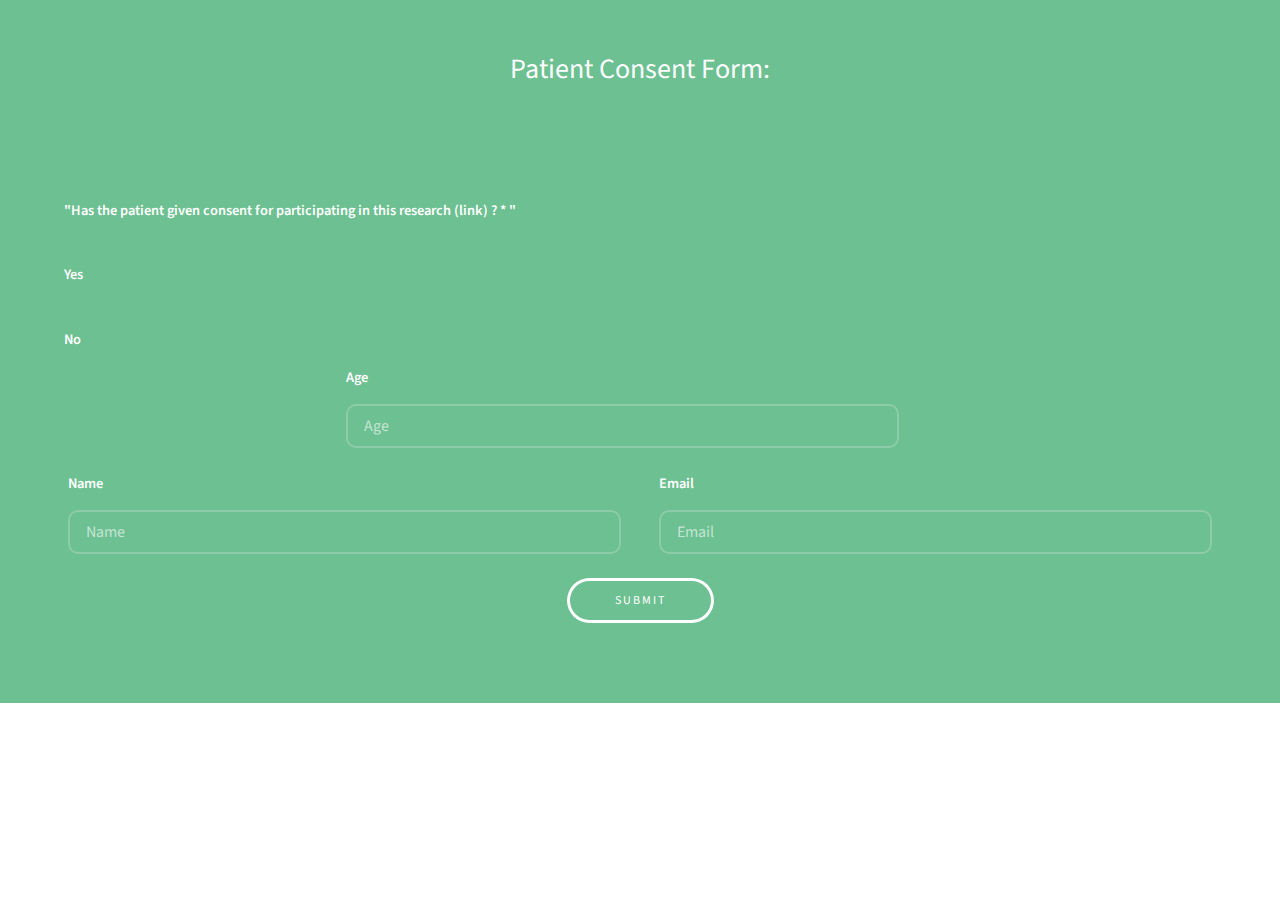
==== index.html @ b1c782e2 "Covid 19" ====
<!DOCTYPE HTML>
<!--
	Projection by TEMPLATED
	templated.co @templatedco
	Released for free under the Creative Commons Attribution 3.0 license (templated.co/license)
-->
<html>
	<head>
		<title>Virufy Sample Record</title>
		<meta charset="utf-8" />
		<meta name="viewport" content="width=device-width, initial-scale=1" />
		<link rel="stylesheet" href="assets/css/main.css" />
	</head>
	<body>

		
		<!-- Sample record form -->
		              

			<footer id="footer">
				<div class="inner">

					<h3>Patient Consent Form:</h3>

					<form action="#" method="post">

						<div class="form-group"><br><br>

							<div class="form-checkbox">
							<label>
						<span class="form-label">"Has the patient given consent for participating in this research (link) ? * "</span> </label><br>
								<label for="roundtrip">

								<input type="radio" id="roundtrip" name="flight-type">
								<span></span> Yes
								</label><br>
								<label for="one-way">
									<input type="radio" id="one-way" name="flight-type">

									<span></span>No
								</label>
						</div>

						<div class="field half first">
							<label for="age">Age</label>
							<input name="age" id="age" type="text" placeholder="Age">
						</div>
						
					   

						<div class="field half first">
							<label for="name">Name</label>
							<input name="name" id="name" type="text" placeholder="Name">
						</div>
						<div class="field half">
							<label for="email">Email</label>
							<input name="email" id="email" type="email" placeholder="Email">
						</div>
							<ul class="actions">
							<li><input value="Submit" class="button alt" type="submit"></li>
						</ul>
					</form>
				</div>
			</footer>

		<!-- Scripts -->
			<script src="assets/js/jquery.min.js"></script>
			<script src="assets/js/skel.min.js"></script>
			<script src="assets/js/util.js"></script>
			<script src="assets/js/main.js"></script>

	</body>
</html>
---- assets/css/main.css ----
@charset "UTF-8";
@import url(font-awesome.min.css);
@import "https://fonts.googleapis.com/css?family=Source+Sans+Pro:300, 400, 600, 700, 800, 900";

/*
	Projection by TEMPLATED
	templated.co @templatedco
	Released for free under the Creative Commons Attribution 3.0 license (templated.co/license)
*/

/* Reset */

html,
body,
div,
span,
applet,
object,
iframe,
h1,
h2,
h3,
h4,
h5,
h6,
p,
blockquote,
pre,
a,
abbr,
acronym,
address,
big,
cite,
code,
del,
dfn,
em,
img,
ins,
kbd,
q,
s,
samp,
small,
strike,
strong,
sub,
sup,
tt,
var,
b,
u,
i,
center,
dl,
dt,
dd,
ol,
ul,
li,
fieldset,
form,
label,
legend,
table,
caption,
tbody,
tfoot,
thead,
tr,
th,
td,
article,
aside,
canvas,
details,
embed,
figure,
figcaption,
footer,
header,
hgroup,
menu,
nav,
output,
ruby,
section,
summary,
time,
mark,
audio,
video {
	margin: 0;
	padding: 0;
	border: 0;
	font-size: 100%;
	font: inherit;
	vertical-align: baseline;
}

article,
aside,
details,
figcaption,
figure,
footer,
header,
hgroup,
menu,
nav,
section {
	display: block;
}

body {
	line-height: 1;
}

html {
	scroll-behavior: smooth;
}

ol,
ul {
	list-style: none;
}

blockquote,
q {
	quotes: none;
}

blockquote:before,
blockquote:after,
q:before,
q:after {
	content: '';
	content: none;
}

table {
	border-collapse: collapse;
	border-spacing: 0;
}

body {
	-webkit-text-size-adjust: none;
}

/* Box Model */

*,
*:before,
*:after {
	-moz-box-sizing: border-box;
	-webkit-box-sizing: border-box;
	box-sizing: border-box;
}

/* Containers */

.container {
	margin-left: auto;
	margin-right: auto;
}

.container.\31 25\25 {
	width: 100%;
	max-width: 100em;
	min-width: 80em;
}

.container.\37 5\25 {
	width: 60em;
}

.container.\35 0\25 {
	width: 40em;
}

.container.\32 5\25 {
	width: 20em;
}

.container {
	width: 80em;
}

@media screen and (max-width: 1680px) {
	.container.\31 25\25 {
		width: 100%;
		max-width: 100em;
		min-width: 80em;
	}

	.container.\37 5\25 {
		width: 60em;
	}

	.container.\35 0\25 {
		width: 40em;
	}

	.container.\32 5\25 {
		width: 20em;
	}

	.container {
		width: 80em;
	}
}

@media screen and (max-width: 1280px) {
	.container.\31 25\25 {
		width: 100%;
		max-width: 81.25em;
		min-width: 65em;
	}

	.container.\37 5\25 {
		width: 48.75em;
	}

	.container.\35 0\25 {
		width: 32.5em;
	}

	.container.\32 5\25 {
		width: 16.25em;
	}

	.container {
		width: 65em;
	}
}

@media screen and (max-width: 980px) {
	.container.\31 25\25 {
		width: 100%;
		max-width: 112.5%;
		min-width: 90%;
	}

	.container.\37 5\25 {
		width: 67.5%;
	}

	.container.\35 0\25 {
		width: 45%;
	}

	.container.\32 5\25 {
		width: 22.5%;
	}

	.container {
		width: 90%;
	}
}

@media screen and (max-width: 736px) {
	.container.\31 25\25 {
		width: 100%;
		max-width: 112.5%;
		min-width: 90%;
	}

	.container.\37 5\25 {
		width: 67.5%;
	}

	.container.\35 0\25 {
		width: 45%;
	}

	.container.\32 5\25 {
		width: 22.5%;
	}

	.container {
		width: 90% !important;
	}
}

@media screen and (max-width: 480px) {
	.container.\31 25\25 {
		width: 100%;
		max-width: 112.5%;
		min-width: 90%;
	}

	.container.\37 5\25 {
		width: 67.5%;
	}

	.container.\35 0\25 {
		width: 45%;
	}

	.container.\32 5\25 {
		width: 22.5%;
	}

	.container {
		width: 90% !important;
	}
}

/* Grid */

.row {
	border-bottom: solid 1px transparent;
	-moz-box-sizing: border-box;
	-webkit-box-sizing: border-box;
	box-sizing: border-box;
}

.row > * {
	float: left;
	-moz-box-sizing: border-box;
	-webkit-box-sizing: border-box;
	box-sizing: border-box;
}

.row:after,
.row:before {
	content: '';
	display: block;
	clear: both;
	height: 0;
}

.row.uniform > * > :first-child {
	margin-top: 0;
}

.row.uniform > * > :last-child {
	margin-bottom: 0;
}

.row.\30 \25 > * {
	padding: 0 0 0 0em;
}

.row.\30 \25 {
	margin: 0 0 -1px 0em;
}

.row.uniform.\30 \25 > * {
	padding: 0em 0 0 0em;
}

.row.uniform.\30 \25 {
	margin: 0em 0 -1px 0em;
}

.row > * {
	padding: 0 0 0 2em;
}

.row {
	margin: 0 0 -1px -2em;
}

.row.uniform > * {
	padding: 2em 0 0 2em;
}

.row.uniform {
	margin: -2em 0 -1px -2em;
}

.row.\32 00\25 > * {
	padding: 0 0 0 4em;
}

.row.\32 00\25 {
	margin: 0 0 -1px -4em;
}

.row.uniform.\32 00\25 > * {
	padding: 4em 0 0 4em;
}

.row.uniform.\32 00\25 {
	margin: -4em 0 -1px -4em;
}

.row.\31 50\25 > * {
	padding: 0 0 0 3em;
}

.row.\31 50\25 {
	margin: 0 0 -1px -3em;
}

.row.uniform.\31 50\25 > * {
	padding: 3em 0 0 3em;
}

.row.uniform.\31 50\25 {
	margin: -3em 0 -1px -3em;
}

.row.\35 0\25 > * {
	padding: 0 0 0 1em;
}

.row.\35 0\25 {
	margin: 0 0 -1px -1em;
}

.row.uniform.\35 0\25 > * {
	padding: 1em 0 0 1em;
}

.row.uniform.\35 0\25 {
	margin: -1em 0 -1px -1em;
}

.row.\32 5\25 > * {
	padding: 0 0 0 0.5em;
}

.row.\32 5\25 {
	margin: 0 0 -1px -0.5em;
}

.row.uniform.\32 5\25 > * {
	padding: 0.5em 0 0 0.5em;
}

.row.uniform.\32 5\25 {
	margin: -0.5em 0 -1px -0.5em;
}

.\31 2u,
.\31 2u\24 {
	width: 100%;
	clear: none;
	margin-left: 0;
}

.\31 1u,
.\31 1u\24 {
	width: 91.6666666667%;
	clear: none;
	margin-left: 0;
}

.\31 0u,
.\31 0u\24 {
	width: 83.3333333333%;
	clear: none;
	margin-left: 0;
}

.\39 u,
.\39 u\24 {
	width: 75%;
	clear: none;
	margin-left: 0;
}

.\38 u,
.\38 u\24 {
	width: 66.6666666667%;
	clear: none;
	margin-left: 0;
}

.\37 u,
.\37 u\24 {
	width: 58.3333333333%;
	clear: none;
	margin-left: 0;
}

.\36 u,
.\36 u\24 {
	width: 50%;
	clear: none;
	margin-left: 0;
}

.\35 u,
.\35 u\24 {
	width: 41.6666666667%;
	clear: none;
	margin-left: 0;
}

.\34 u,
.\34 u\24 {
	width: 33.3333333333%;
	clear: none;
	margin-left: 0;
}

.\33 u,
.\33 u\24 {
	width: 25%;
	clear: none;
	margin-left: 0;
}

.\32 u,
.\32 u\24 {
	width: 16.6666666667%;
	clear: none;
	margin-left: 0;
}

.\31 u,
.\31 u\24 {
	width: 8.3333333333%;
	clear: none;
	margin-left: 0;
}

.\31 2u\24 + *,
.\31 1u\24 + *,
.\31 0u\24 + *,
.\39 u\24 + *,
.\38 u\24 + *,
.\37 u\24 + *,
.\36 u\24 + *,
.\35 u\24 + *,
.\34 u\24 + *,
.\33 u\24 + *,
.\32 u\24 + *,
.\31 u\24 + * {
	clear: left;
}

.\-11u {
	margin-left: 91.66667%;
}

.\-10u {
	margin-left: 83.33333%;
}

.\-9u {
	margin-left: 75%;
}

.\-8u {
	margin-left: 66.66667%;
}

.\-7u {
	margin-left: 58.33333%;
}

.\-6u {
	margin-left: 50%;
}

.\-5u {
	margin-left: 41.66667%;
}

.\-4u {
	margin-left: 33.33333%;
}

.\-3u {
	margin-left: 25%;
}

.\-2u {
	margin-left: 16.66667%;
}

.\-1u {
	margin-left: 8.33333%;
}

@media screen and (max-width: 1680px) {
	.row > * {
		padding: 0 0 0 2em;
	}

	.row {
		margin: 0 0 -1px -2em;
	}

	.row.uniform > * {
		padding: 2em 0 0 2em;
	}

	.row.uniform {
		margin: -2em 0 -1px -2em;
	}

	.row.\32 00\25 > * {
		padding: 0 0 0 4em;
	}

	.row.\32 00\25 {
		margin: 0 0 -1px -4em;
	}

	.row.uniform.\32 00\25 > * {
		padding: 4em 0 0 4em;
	}

	.row.uniform.\32 00\25 {
		margin: -4em 0 -1px -4em;
	}

	.row.\31 50\25 > * {
		padding: 0 0 0 3em;
	}

	.row.\31 50\25 {
		margin: 0 0 -1px -3em;
	}

	.row.uniform.\31 50\25 > * {
		padding: 3em 0 0 3em;
	}

	.row.uniform.\31 50\25 {
		margin: -3em 0 -1px -3em;
	}

	.row.\35 0\25 > * {
		padding: 0 0 0 1em;
	}

	.row.\35 0\25 {
		margin: 0 0 -1px -1em;
	}

	.row.uniform.\35 0\25 > * {
		padding: 1em 0 0 1em;
	}

	.row.uniform.\35 0\25 {
		margin: -1em 0 -1px -1em;
	}

	.row.\32 5\25 > * {
		padding: 0 0 0 0.5em;
	}

	.row.\32 5\25 {
		margin: 0 0 -1px -0.5em;
	}

	.row.uniform.\32 5\25 > * {
		padding: 0.5em 0 0 0.5em;
	}

	.row.uniform.\32 5\25 {
		margin: -0.5em 0 -1px -0.5em;
	}

	.\31 2u\28xlarge\29,
	.\31 2u\24\28xlarge\29 {
		width: 100%;
		clear: none;
		margin-left: 0;
	}

	.\31 1u\28xlarge\29,
	.\31 1u\24\28xlarge\29 {
		width: 91.6666666667%;
		clear: none;
		margin-left: 0;
	}

	.\31 0u\28xlarge\29,
	.\31 0u\24\28xlarge\29 {
		width: 83.3333333333%;
		clear: none;
		margin-left: 0;
	}

	.\39 u\28xlarge\29,
	.\39 u\24\28xlarge\29 {
		width: 75%;
		clear: none;
		margin-left: 0;
	}

	.\38 u\28xlarge\29,
	.\38 u\24\28xlarge\29 {
		width: 66.6666666667%;
		clear: none;
		margin-left: 0;
	}

	.\37 u\28xlarge\29,
	.\37 u\24\28xlarge\29 {
		width: 58.3333333333%;
		clear: none;
		margin-left: 0;
	}

	.\36 u\28xlarge\29,
	.\36 u\24\28xlarge\29 {
		width: 50%;
		clear: none;
		margin-left: 0;
	}

	.\35 u\28xlarge\29,
	.\35 u\24\28xlarge\29 {
		width: 41.6666666667%;
		clear: none;
		margin-left: 0;
	}

	.\34 u\28xlarge\29,
	.\34 u\24\28xlarge\29 {
		width: 33.3333333333%;
		clear: none;
		margin-left: 0;
	}

	.\33 u\28xlarge\29,
	.\33 u\24\28xlarge\29 {
		width: 25%;
		clear: none;
		margin-left: 0;
	}

	.\32 u\28xlarge\29,
	.\32 u\24\28xlarge\29 {
		width: 16.6666666667%;
		clear: none;
		margin-left: 0;
	}

	.\31 u\28xlarge\29,
	.\31 u\24\28xlarge\29 {
		width: 8.3333333333%;
		clear: none;
		margin-left: 0;
	}

	.\31 2u\24\28xlarge\29 + *,
	.\31 1u\24\28xlarge\29 + *,
	.\31 0u\24\28xlarge\29 + *,
	.\39 u\24\28xlarge\29 + *,
	.\38 u\24\28xlarge\29 + *,
	.\37 u\24\28xlarge\29 + *,
	.\36 u\24\28xlarge\29 + *,
	.\35 u\24\28xlarge\29 + *,
	.\34 u\24\28xlarge\29 + *,
	.\33 u\24\28xlarge\29 + *,
	.\32 u\24\28xlarge\29 + *,
	.\31 u\24\28xlarge\29 + * {
		clear: left;
	}

	.\-11u\28xlarge\29 {
		margin-left: 91.66667%;
	}

	.\-10u\28xlarge\29 {
		margin-left: 83.33333%;
	}

	.\-9u\28xlarge\29 {
		margin-left: 75%;
	}

	.\-8u\28xlarge\29 {
		margin-left: 66.66667%;
	}

	.\-7u\28xlarge\29 {
		margin-left: 58.33333%;
	}

	.\-6u\28xlarge\29 {
		margin-left: 50%;
	}

	.\-5u\28xlarge\29 {
		margin-left: 41.66667%;
	}

	.\-4u\28xlarge\29 {
		margin-left: 33.33333%;
	}

	.\-3u\28xlarge\29 {
		margin-left: 25%;
	}

	.\-2u\28xlarge\29 {
		margin-left: 16.66667%;
	}

	.\-1u\28xlarge\29 {
		margin-left: 8.33333%;
	}
}

@media screen and (max-width: 1280px) {
	.row > * {
		padding: 0 0 0 1.5em;
	}

	.row {
		margin: 0 0 -1px -1.5em;
	}

	.row.uniform > * {
		padding: 1.5em 0 0 1.5em;
	}

	.row.uniform {
		margin: -1.5em 0 -1px -1.5em;
	}

	.row.\32 00\25 > * {
		padding: 0 0 0 3em;
	}

	.row.\32 00\25 {
		margin: 0 0 -1px -3em;
	}

	.row.uniform.\32 00\25 > * {
		padding: 3em 0 0 3em;
	}

	.row.uniform.\32 00\25 {
		margin: -3em 0 -1px -3em;
	}

	.row.\31 50\25 > * {
		padding: 0 0 0 2.25em;
	}

	.row.\31 50\25 {
		margin: 0 0 -1px -2.25em;
	}

	.row.uniform.\31 50\25 > * {
		padding: 2.25em 0 0 2.25em;
	}

	.row.uniform.\31 50\25 {
		margin: -2.25em 0 -1px -2.25em;
	}

	.row.\35 0\25 > * {
		padding: 0 0 0 0.75em;
	}

	.row.\35 0\25 {
		margin: 0 0 -1px -0.75em;
	}

	.row.uniform.\35 0\25 > * {
		padding: 0.75em 0 0 0.75em;
	}

	.row.uniform.\35 0\25 {
		margin: -0.75em 0 -1px -0.75em;
	}

	.row.\32 5\25 > * {
		padding: 0 0 0 0.375em;
	}

	.row.\32 5\25 {
		margin: 0 0 -1px -0.375em;
	}

	.row.uniform.\32 5\25 > * {
		padding: 0.375em 0 0 0.375em;
	}

	.row.uniform.\32 5\25 {
		margin: -0.375em 0 -1px -0.375em;
	}

	.\31 2u\28large\29,
	.\31 2u\24\28large\29 {
		width: 100%;
		clear: none;
		margin-left: 0;
	}

	.\31 1u\28large\29,
	.\31 1u\24\28large\29 {
		width: 91.6666666667%;
		clear: none;
		margin-left: 0;
	}

	.\31 0u\28large\29,
	.\31 0u\24\28large\29 {
		width: 83.3333333333%;
		clear: none;
		margin-left: 0;
	}

	.\39 u\28large\29,
	.\39 u\24\28large\29 {
		width: 75%;
		clear: none;
		margin-left: 0;
	}

	.\38 u\28large\29,
	.\38 u\24\28large\29 {
		width: 66.6666666667%;
		clear: none;
		margin-left: 0;
	}

	.\37 u\28large\29,
	.\37 u\24\28large\29 {
		width: 58.3333333333%;
		clear: none;
		margin-left: 0;
	}

	.\36 u\28large\29,
	.\36 u\24\28large\29 {
		width: 50%;
		clear: none;
		margin-left: 0;
	}

	.\35 u\28large\29,
	.\35 u\24\28large\29 {
		width: 41.6666666667%;
		clear: none;
		margin-left: 0;
	}

	.\34 u\28large\29,
	.\34 u\24\28large\29 {
		width: 33.3333333333%;
		clear: none;
		margin-left: 0;
	}

	.\33 u\28large\29,
	.\33 u\24\28large\29 {
		width: 25%;
		clear: none;
		margin-left: 0;
	}

	.\32 u\28large\29,
	.\32 u\24\28large\29 {
		width: 16.6666666667%;
		clear: none;
		margin-left: 0;
	}

	.\31 u\28large\29,
	.\31 u\24\28large\29 {
		width: 8.3333333333%;
		clear: none;
		margin-left: 0;
	}

	.\31 2u\24\28large\29 + *,
	.\31 1u\24\28large\29 + *,
	.\31 0u\24\28large\29 + *,
	.\39 u\24\28large\29 + *,
	.\38 u\24\28large\29 + *,
	.\37 u\24\28large\29 + *,
	.\36 u\24\28large\29 + *,
	.\35 u\24\28large\29 + *,
	.\34 u\24\28large\29 + *,
	.\33 u\24\28large\29 + *,
	.\32 u\24\28large\29 + *,
	.\31 u\24\28large\29 + * {
		clear: left;
	}

	.\-11u\28large\29 {
		margin-left: 91.66667%;
	}

	.\-10u\28large\29 {
		margin-left: 83.33333%;
	}

	.\-9u\28large\29 {
		margin-left: 75%;
	}

	.\-8u\28large\29 {
		margin-left: 66.66667%;
	}

	.\-7u\28large\29 {
		margin-left: 58.33333%;
	}

	.\-6u\28large\29 {
		margin-left: 50%;
	}

	.\-5u\28large\29 {
		margin-left: 41.66667%;
	}

	.\-4u\28large\29 {
		margin-left: 33.33333%;
	}

	.\-3u\28large\29 {
		margin-left: 25%;
	}

	.\-2u\28large\29 {
		margin-left: 16.66667%;
	}

	.\-1u\28large\29 {
		margin-left: 8.33333%;
	}
}

@media screen and (max-width: 980px) {
	.row > * {
		padding: 0 0 0 1.5em;
	}

	.row {
		margin: 0 0 -1px -1.5em;
	}

	.row.uniform > * {
		padding: 1.5em 0 0 1.5em;
	}

	.row.uniform {
		margin: -1.5em 0 -1px -1.5em;
	}

	.row.\32 00\25 > * {
		padding: 0 0 0 3em;
	}

	.row.\32 00\25 {
		margin: 0 0 -1px -3em;
	}

	.row.uniform.\32 00\25 > * {
		padding: 3em 0 0 3em;
	}

	.row.uniform.\32 00\25 {
		margin: -3em 0 -1px -3em;
	}

	.row.\31 50\25 > * {
		padding: 0 0 0 2.25em;
	}

	.row.\31 50\25 {
		margin: 0 0 -1px -2.25em;
	}

	.row.uniform.\31 50\25 > * {
		padding: 2.25em 0 0 2.25em;
	}

	.row.uniform.\31 50\25 {
		margin: -2.25em 0 -1px -2.25em;
	}

	.row.\35 0\25 > * {
		padding: 0 0 0 0.75em;
	}

	.row.\35 0\25 {
		margin: 0 0 -1px -0.75em;
	}

	.row.uniform.\35 0\25 > * {
		padding: 0.75em 0 0 0.75em;
	}

	.row.uniform.\35 0\25 {
		margin: -0.75em 0 -1px -0.75em;
	}

	.row.\32 5\25 > * {
		padding: 0 0 0 0.375em;
	}

	.row.\32 5\25 {
		margin: 0 0 -1px -0.375em;
	}

	.row.uniform.\32 5\25 > * {
		padding: 0.375em 0 0 0.375em;
	}

	.row.uniform.\32 5\25 {
		margin: -0.375em 0 -1px -0.375em;
	}

	.\31 2u\28medium\29,
	.\31 2u\24\28medium\29 {
		width: 100%;
		clear: none;
		margin-left: 0;
	}

	.\31 1u\28medium\29,
	.\31 1u\24\28medium\29 {
		width: 91.6666666667%;
		clear: none;
		margin-left: 0;
	}

	.\31 0u\28medium\29,
	.\31 0u\24\28medium\29 {
		width: 83.3333333333%;
		clear: none;
		margin-left: 0;
	}

	.\39 u\28medium\29,
	.\39 u\24\28medium\29 {
		width: 75%;
		clear: none;
		margin-left: 0;
	}

	.\38 u\28medium\29,
	.\38 u\24\28medium\29 {
		width: 66.6666666667%;
		clear: none;
		margin-left: 0;
	}

	.\37 u\28medium\29,
	.\37 u\24\28medium\29 {
		width: 58.3333333333%;
		clear: none;
		margin-left: 0;
	}

	.\36 u\28medium\29,
	.\36 u\24\28medium\29 {
		width: 50%;
		clear: none;
		margin-left: 0;
	}

	.\35 u\28medium\29,
	.\35 u\24\28medium\29 {
		width: 41.6666666667%;
		clear: none;
		margin-left: 0;
	}

	.\34 u\28medium\29,
	.\34 u\24\28medium\29 {
		width: 33.3333333333%;
		clear: none;
		margin-left: 0;
	}

	.\33 u\28medium\29,
	.\33 u\24\28medium\29 {
		width: 25%;
		clear: none;
		margin-left: 0;
	}

	.\32 u\28medium\29,
	.\32 u\24\28medium\29 {
		width: 16.6666666667%;
		clear: none;
		margin-left: 0;
	}

	.\31 u\28medium\29,
	.\31 u\24\28medium\29 {
		width: 8.3333333333%;
		clear: none;
		margin-left: 0;
	}

	.\31 2u\24\28medium\29 + *,
	.\31 1u\24\28medium\29 + *,
	.\31 0u\24\28medium\29 + *,
	.\39 u\24\28medium\29 + *,
	.\38 u\24\28medium\29 + *,
	.\37 u\24\28medium\29 + *,
	.\36 u\24\28medium\29 + *,
	.\35 u\24\28medium\29 + *,
	.\34 u\24\28medium\29 + *,
	.\33 u\24\28medium\29 + *,
	.\32 u\24\28medium\29 + *,
	.\31 u\24\28medium\29 + * {
		clear: left;
	}

	.\-11u\28medium\29 {
		margin-left: 91.66667%;
	}

	.\-10u\28medium\29 {
		margin-left: 83.33333%;
	}

	.\-9u\28medium\29 {
		margin-left: 75%;
	}

	.\-8u\28medium\29 {
		margin-left: 66.66667%;
	}

	.\-7u\28medium\29 {
		margin-left: 58.33333%;
	}

	.\-6u\28medium\29 {
		margin-left: 50%;
	}

	.\-5u\28medium\29 {
		margin-left: 41.66667%;
	}

	.\-4u\28medium\29 {
		margin-left: 33.33333%;
	}

	.\-3u\28medium\29 {
		margin-left: 25%;
	}

	.\-2u\28medium\29 {
		margin-left: 16.66667%;
	}

	.\-1u\28medium\29 {
		margin-left: 8.33333%;
	}
}

@media screen and (max-width: 736px) {
	.row > * {
		padding: 0 0 0 1.25em;
	}

	.row {
		margin: 0 0 -1px -1.25em;
	}

	.row.uniform > * {
		padding: 1.25em 0 0 1.25em;
	}

	.row.uniform {
		margin: -1.25em 0 -1px -1.25em;
	}

	.row.\32 00\25 > * {
		padding: 0 0 0 2.5em;
	}

	.row.\32 00\25 {
		margin: 0 0 -1px -2.5em;
	}

	.row.uniform.\32 00\25 > * {
		padding: 2.5em 0 0 2.5em;
	}

	.row.uniform.\32 00\25 {
		margin: -2.5em 0 -1px -2.5em;
	}

	.row.\31 50\25 > * {
		padding: 0 0 0 1.875em;
	}

	.row.\31 50\25 {
		margin: 0 0 -1px -1.875em;
	}

	.row.uniform.\31 50\25 > * {
		padding: 1.875em 0 0 1.875em;
	}

	.row.uniform.\31 50\25 {
		margin: -1.875em 0 -1px -1.875em;
	}

	.row.\35 0\25 > * {
		padding: 0 0 0 0.625em;
	}

	.row.\35 0\25 {
		margin: 0 0 -1px -0.625em;
	}

	.row.uniform.\35 0\25 > * {
		padding: 0.625em 0 0 0.625em;
	}

	.row.uniform.\35 0\25 {
		margin: -0.625em 0 -1px -0.625em;
	}

	.row.\32 5\25 > * {
		padding: 0 0 0 0.3125em;
	}

	.row.\32 5\25 {
		margin: 0 0 -1px -0.3125em;
	}

	.row.uniform.\32 5\25 > * {
		padding: 0.3125em 0 0 0.3125em;
	}

	.row.uniform.\32 5\25 {
		margin: -0.3125em 0 -1px -0.3125em;
	}

	.\31 2u\28small\29,
	.\31 2u\24\28small\29 {
		width: 100%;
		clear: none;
		margin-left: 0;
	}

	.\31 1u\28small\29,
	.\31 1u\24\28small\29 {
		width: 91.6666666667%;
		clear: none;
		margin-left: 0;
	}

	.\31 0u\28small\29,
	.\31 0u\24\28small\29 {
		width: 83.3333333333%;
		clear: none;
		margin-left: 0;
	}

	.\39 u\28small\29,
	.\39 u\24\28small\29 {
		width: 75%;
		clear: none;
		margin-left: 0;
	}

	.\38 u\28small\29,
	.\38 u\24\28small\29 {
		width: 66.6666666667%;
		clear: none;
		margin-left: 0;
	}

	.\37 u\28small\29,
	.\37 u\24\28small\29 {
		width: 58.3333333333%;
		clear: none;
		margin-left: 0;
	}

	.\36 u\28small\29,
	.\36 u\24\28small\29 {
		width: 50%;
		clear: none;
		margin-left: 0;
	}

	.\35 u\28small\29,
	.\35 u\24\28small\29 {
		width: 41.6666666667%;
		clear: none;
		margin-left: 0;
	}

	.\34 u\28small\29,
	.\34 u\24\28small\29 {
		width: 33.3333333333%;
		clear: none;
		margin-left: 0;
	}

	.\33 u\28small\29,
	.\33 u\24\28small\29 {
		width: 25%;
		clear: none;
		margin-left: 0;
	}

	.\32 u\28small\29,
	.\32 u\24\28small\29 {
		width: 16.6666666667%;
		clear: none;
		margin-left: 0;
	}

	.\31 u\28small\29,
	.\31 u\24\28small\29 {
		width: 8.3333333333%;
		clear: none;
		margin-left: 0;
	}

	.\31 2u\24\28small\29 + *,
	.\31 1u\24\28small\29 + *,
	.\31 0u\24\28small\29 + *,
	.\39 u\24\28small\29 + *,
	.\38 u\24\28small\29 + *,
	.\37 u\24\28small\29 + *,
	.\36 u\24\28small\29 + *,
	.\35 u\24\28small\29 + *,
	.\34 u\24\28small\29 + *,
	.\33 u\24\28small\29 + *,
	.\32 u\24\28small\29 + *,
	.\31 u\24\28small\29 + * {
		clear: left;
	}

	.\-11u\28small\29 {
		margin-left: 91.66667%;
	}

	.\-10u\28small\29 {
		margin-left: 83.33333%;
	}

	.\-9u\28small\29 {
		margin-left: 75%;
	}

	.\-8u\28small\29 {
		margin-left: 66.66667%;
	}

	.\-7u\28small\29 {
		margin-left: 58.33333%;
	}

	.\-6u\28small\29 {
		margin-left: 50%;
	}

	.\-5u\28small\29 {
		margin-left: 41.66667%;
	}

	.\-4u\28small\29 {
		margin-left: 33.33333%;
	}

	.\-3u\28small\29 {
		margin-left: 25%;
	}

	.\-2u\28small\29 {
		margin-left: 16.66667%;
	}

	.\-1u\28small\29 {
		margin-left: 8.33333%;
	}
}

@media screen and (max-width: 480px) {
	.row > * {
		padding: 0 0 0 1.25em;
	}

	.row {
		margin: 0 0 -1px -1.25em;
	}

	.row.uniform > * {
		padding: 1.25em 0 0 1.25em;
	}

	.row.uniform {
		margin: -1.25em 0 -1px -1.25em;
	}

	.row.\32 00\25 > * {
		padding: 0 0 0 2.5em;
	}

	.row.\32 00\25 {
		margin: 0 0 -1px -2.5em;
	}

	.row.uniform.\32 00\25 > * {
		padding: 2.5em 0 0 2.5em;
	}

	.row.uniform.\32 00\25 {
		margin: -2.5em 0 -1px -2.5em;
	}

	.row.\31 50\25 > * {
		padding: 0 0 0 1.875em;
	}

	.row.\31 50\25 {
		margin: 0 0 -1px -1.875em;
	}

	.row.uniform.\31 50\25 > * {
		padding: 1.875em 0 0 1.875em;
	}

	.row.uniform.\31 50\25 {
		margin: -1.875em 0 -1px -1.875em;
	}

	.row.\35 0\25 > * {
		padding: 0 0 0 0.625em;
	}

	.row.\35 0\25 {
		margin: 0 0 -1px -0.625em;
	}

	.row.uniform.\35 0\25 > * {
		padding: 0.625em 0 0 0.625em;
	}

	.row.uniform.\35 0\25 {
		margin: -0.625em 0 -1px -0.625em;
	}

	.row.\32 5\25 > * {
		padding: 0 0 0 0.3125em;
	}

	.row.\32 5\25 {
		margin: 0 0 -1px -0.3125em;
	}

	.row.uniform.\32 5\25 > * {
		padding: 0.3125em 0 0 0.3125em;
	}

	.row.uniform.\32 5\25 {
		margin: -0.3125em 0 -1px -0.3125em;
	}

	.\31 2u\28xsmall\29,
	.\31 2u\24\28xsmall\29 {
		width: 100%;
		clear: none;
		margin-left: 0;
	}

	.\31 1u\28xsmall\29,
	.\31 1u\24\28xsmall\29 {
		width: 91.6666666667%;
		clear: none;
		margin-left: 0;
	}

	.\31 0u\28xsmall\29,
	.\31 0u\24\28xsmall\29 {
		width: 83.3333333333%;
		clear: none;
		margin-left: 0;
	}

	.\39 u\28xsmall\29,
	.\39 u\24\28xsmall\29 {
		width: 75%;
		clear: none;
		margin-left: 0;
	}

	.\38 u\28xsmall\29,
	.\38 u\24\28xsmall\29 {
		width: 66.6666666667%;
		clear: none;
		margin-left: 0;
	}

	.\37 u\28xsmall\29,
	.\37 u\24\28xsmall\29 {
		width: 58.3333333333%;
		clear: none;
		margin-left: 0;
	}

	.\36 u\28xsmall\29,
	.\36 u\24\28xsmall\29 {
		width: 50%;
		clear: none;
		margin-left: 0;
	}

	.\35 u\28xsmall\29,
	.\35 u\24\28xsmall\29 {
		width: 41.6666666667%;
		clear: none;
		margin-left: 0;
	}

	.\34 u\28xsmall\29,
	.\34 u\24\28xsmall\29 {
		width: 33.3333333333%;
		clear: none;
		margin-left: 0;
	}

	.\33 u\28xsmall\29,
	.\33 u\24\28xsmall\29 {
		width: 25%;
		clear: none;
		margin-left: 0;
	}

	.\32 u\28xsmall\29,
	.\32 u\24\28xsmall\29 {
		width: 16.6666666667%;
		clear: none;
		margin-left: 0;
	}

	.\31 u\28xsmall\29,
	.\31 u\24\28xsmall\29 {
		width: 8.3333333333%;
		clear: none;
		margin-left: 0;
	}

	.\31 2u\24\28xsmall\29 + *,
	.\31 1u\24\28xsmall\29 + *,
	.\31 0u\24\28xsmall\29 + *,
	.\39 u\24\28xsmall\29 + *,
	.\38 u\24\28xsmall\29 + *,
	.\37 u\24\28xsmall\29 + *,
	.\36 u\24\28xsmall\29 + *,
	.\35 u\24\28xsmall\29 + *,
	.\34 u\24\28xsmall\29 + *,
	.\33 u\24\28xsmall\29 + *,
	.\32 u\24\28xsmall\29 + *,
	.\31 u\24\28xsmall\29 + * {
		clear: left;
	}

	.\-11u\28xsmall\29 {
		margin-left: 91.66667%;
	}

	.\-10u\28xsmall\29 {
		margin-left: 83.33333%;
	}

	.\-9u\28xsmall\29 {
		margin-left: 75%;
	}

	.\-8u\28xsmall\29 {
		margin-left: 66.66667%;
	}

	.\-7u\28xsmall\29 {
		margin-left: 58.33333%;
	}

	.\-6u\28xsmall\29 {
		margin-left: 50%;
	}

	.\-5u\28xsmall\29 {
		margin-left: 41.66667%;
	}

	.\-4u\28xsmall\29 {
		margin-left: 33.33333%;
	}

	.\-3u\28xsmall\29 {
		margin-left: 25%;
	}

	.\-2u\28xsmall\29 {
		margin-left: 16.66667%;
	}

	.\-1u\28xsmall\29 {
		margin-left: 8.33333%;
	}
}

/* Basic */

@-ms-viewport {
	width: device-width;
}

body {
	-ms-overflow-style: scrollbar;
}

@media screen and (max-width: 480px) {
	html,
	body {
		min-width: 320px;
	}
}

body {
	background: #fff;
}

body.is-loading *,
body.is-loading *:before,
body.is-loading *:after {
	-moz-animation: none !important;
	-webkit-animation: none !important;
	-ms-animation: none !important;
	animation: none !important;
	-moz-transition: none !important;
	-webkit-transition: none !important;
	-ms-transition: none !important;
	transition: none !important;
}

/* Type */

body,
input,
select,
textarea {
	color: #9a9a9a;
	font-family: "Source Sans Pro", Arial, Helvetica, sans-serif;
	font-size: 14pt;
	font-weight: 400;
	line-height: 1.65;
}

@media screen and (max-width: 1680px) {
	body,
	input,
	select,
	textarea {
		font-size: 12pt;
	}
}

@media screen and (max-width: 1280px) {
	body,
	input,
	select,
	textarea {
		font-size: 12pt;
	}
}

@media screen and (max-width: 980px) {
	body,
	input,
	select,
	textarea {
		font-size: 12pt;
	}
}

@media screen and (max-width: 736px) {
	body,
	input,
	select,
	textarea {
		font-size: 12pt;
	}
}

@media screen and (max-width: 480px) {
	body,
	input,
	select,
	textarea {
		font-size: 12pt;
	}
}

a {
	color: #6cc091;
	text-decoration: underline;
}

a:hover {
	text-decoration: none;
}

strong,
b {
	color: #555;
	font-weight: 600;
}

em,
i {
	font-style: italic;
}

p {
	margin: 0 0 2em 0;
}

h1,
h2,
h3,
h4,
h5,
h6 {
	color: #555;
	font-weight: 400;
	line-height: 1.5;
	margin: 0 0 1em 0;
}

h1 a,
h2 a,
h3 a,
h4 a,
h5 a,
h6 a {
	color: inherit;
	text-decoration: none;
}

h2 {
	font-size: 1.85em;
	font-weight: 300;
}

h3 {
	font-size: 1.75em;
}

@media screen and (max-width: 480px) {
	h3 {
		font-size: 1.25em;
	}
}

h4 {
	font-size: 1.5em;
}

h5 {
	font-size: 0.9em;
}

h6 {
	font-size: 0.7em;
}

sub {
	font-size: 0.8em;
	position: relative;
	top: 0.5em;
}

sup {
	font-size: 0.8em;
	position: relative;
	top: -0.5em;
}

blockquote {
	border-left: solid 4px #dbdbdb;
	font-style: italic;
	margin: 0 0 2em 0;
	padding: 0.5em 0 0.5em 2em;
}

code {
	background: rgba(144, 144, 144, 0.075);
	border-radius: 0;
	border: solid 1px #dbdbdb;
	font-family: "Courier New", monospace;
	font-size: 0.9em;
	margin: 0 0.25em;
	padding: 0.25em 0.65em;
}

pre {
	-webkit-overflow-scrolling: touch;
	font-family: "Courier New", monospace;
	font-size: 0.9em;
	margin: 0 0 2em 0;
}

pre code {
	display: block;
	line-height: 1.75;
	padding: 1em 1.5em;
	overflow-x: auto;
}

hr {
	border: 0;
	border-bottom: solid 1px #dbdbdb;
	margin: 2em 0;
}

hr.major {
	margin: 3em 0;
}

.align-left {
	text-align: left;
}

.align-center {
	text-align: center;
}

.align-right {
	text-align: right;
}

.inner {
	max-width: 75em;
	margin: 0 auto;
}

@media screen and (max-width: 1280px) {
	.inner {
		max-width: 90%;
	}
}

@media screen and (max-width: 480px) {
	.inner {
		max-width: 90%;
	}
}

/* Section/Article */

section.special,
article.special {
	text-align: center;
}

section.special article,
article.special article {
	text-align: left;
}

section.wrapper,
article.wrapper {
	padding: 6em 0;
}

section.wrapper header,
article.wrapper header {
	margin-bottom: 4em;
}

section.wrapper header h2,
article.wrapper header h2 {
	font-size: 2.75em;
	margin: 0 0 .5em 0;
}

section.wrapper header p,
article.wrapper header p {
	font-size: 1em;
}

section.wrapper article header,
article.wrapper article header {
	margin: 0;
}

@media screen and (max-width: 980px) {
	section.wrapper,
	article.wrapper {
		padding: 4em 0;
	}
}

@media screen and (max-width: 736px) {
	section.wrapper,
	article.wrapper {
		padding: 3em 0;
	}

	section.wrapper header,
	article.wrapper header {
		margin-bottom: 2em;
	}

	section.wrapper header h2,
	article.wrapper header h2 {
		font-size: 2em;
	}

	section.wrapper header p,
	article.wrapper header p {
		font-size: .9em;
	}
}

@media screen and (max-width: 480px) {
	section.wrapper article,
	article.wrapper article {
		text-align: center;
	}
}

header p {
	color: #6cc091;
	position: relative;
	margin: 0 0 1.5em 0;
}

header h2 + p {
	font-size: 1.25em;
	margin-top: -1em;
}

header h3 + p {
	font-size: 1.1em;
	margin-top: -0.8em;
}

header h4 + p,
header h5 + p,
header h6 + p {
	font-size: 0.9em;
	margin-top: -0.6em;
}

/* Flex */

.flex {
	display: -ms-flexbox;
	-ms-flex-wrap: wrap;
	-ms-flex-pack: justify;
	-moz-justify-content: space-between;
	-webkit-justify-content: space-between;
	-ms-justify-content: space-between;
	justify-content: space-between;
	display: -moz-flex;
	display: -webkit-flex;
	display: -ms-flex;
	display: flex;
	-moz-flex-wrap: wrap;
	-webkit-flex-wrap: wrap;
	-ms-flex-wrap: wrap;
	flex-wrap: wrap;
	width: 100%;
}

.flex.flex-2 {
	-moz-justify-content: space-between;
	-webkit-justify-content: space-between;
	-ms-justify-content: space-between;
	justify-content: space-between;
}

.flex.flex-2 article {
	width: 50%;
}

@media screen and (max-width: 980px) {
	.flex.flex-2 article {
		width: 100%;
		margin-bottom: 3em;
	}

	.flex.flex-2 article:last-child {
		margin-bottom: 0;
	}
}

@media screen and (max-width: 480px) {
	.flex.flex-2 br {
		display: none;
	}
}

/* Form */

form {
	margin: 0 0 2em 0;
}

form .field {
	margin-bottom: 1.5em;
}

form .field.half {
	display: inline-block;
	width: 48%;
}

form .field.half.first {
	margin-right: 3%;
}

@media screen and (max-width: 980px) {
	form .field.half {
		display: block;
		width: 100%;
	}

	form .field.half.first {
		margin-right: 0;
	}
}

label {
	color: #555;
	display: block;
	font-size: 0.9em;
	font-weight: 600;
	margin: 0 0 1em 0;
}

input[type="text"],
input[type="password"],
input[type="email"],
input[type="tel"],
select,
textarea {
	-moz-appearance: none;
	-webkit-appearance: none;
	-ms-appearance: none;
	appearance: none;
	background: #6cc091;
	border-radius: 10px;
	border: none;
	border: solid 2px #8dcca9;
	color: #fff;
	display: block;
	outline: 0;
	padding: 0 1em;
	text-decoration: none;
	width: 100%;
}

input[type="text"]:invalid,
input[type="password"]:invalid,
input[type="email"]:invalid,
input[type="tel"]:invalid,
select:invalid,
textarea:invalid {
	box-shadow: none;
}

input[type="text"]:focus,
input[type="password"]:focus,
input[type="email"]:focus,
input[type="tel"]:focus,
select:focus,
textarea:focus {
	border-color: #4bae77;
	box-shadow: 0 0 0 1px #4bae77;
}

.select-wrapper {
	text-decoration: none;
	display: block;
	position: relative;
}

.select-wrapper:before {
	content: "";
	-moz-osx-font-smoothing: grayscale;
	-webkit-font-smoothing: antialiased;
	font-family: FontAwesome;
	font-style: normal;
	font-weight: normal;
	text-transform: none !important;
}

.select-wrapper:before {
	color: #fff;
	display: block;
	height: 2.75em;
	line-height: 2.75em;
	pointer-events: none;
	position: absolute;
	right: 0;
	text-align: center;
	top: 0;
	width: 2.75em;
}

.select-wrapper select::-ms-expand {
	display: none;
}

input[type="text"],
input[type="password"],
input[type="email"],
select {
	height: 2.75em;
}

textarea {
	padding: 0.75em 1em;
}

input[type="checkbox"],
input[type="radio"] {
	-moz-appearance: none;
	-webkit-appearance: none;
	-ms-appearance: none;
	appearance: none;
	display: block;
	float: left;
	margin-right: -2em;
	opacity: 0;
	width: 1em;
	z-index: -1;
}

input[type="checkbox"] + label,
input[type="radio"] + label {
	text-decoration: none;
	color: #9a9a9a;
	cursor: pointer;
	display: inline-block;
	font-size: 1em;
	font-weight: 400;
	padding-left: 2.4em;
	padding-right: 0.75em;
	position: relative;
}

input[type="checkbox"] + label:before,
input[type="radio"] + label:before {
	-moz-osx-font-smoothing: grayscale;
	-webkit-font-smoothing: antialiased;
	font-family: FontAwesome;
	font-style: normal;
	font-weight: normal;
	text-transform: none !important;
}

input[type="checkbox"] + label:before,
input[type="radio"] + label:before {
	background: rgba(144, 144, 144, 0.075);
	border-radius: 0;
	border: solid 1px #8dcca9;
	content: '';
	display: inline-block;
	height: 1.65em;
	left: 0;
	line-height: 1.58125em;
	position: absolute;
	text-align: center;
	top: 0;
	width: 1.65em;
}

input[type="checkbox"]:checked + label:before,
input[type="radio"]:checked + label:before {
	background: #6cc091;
	border-color: #6cc091;
	color: #ffffff;
	content: '\f00c';
}

input[type="checkbox"]:focus + label:before,
input[type="radio"]:focus + label:before {
	border-color: #6cc091;
	box-shadow: 0 0 0 1px #6cc091;
}

input[type="checkbox"] + label:before {
	border-radius: 0;
}

input[type="radio"] + label:before {
	border-radius: 100%;
}

::-webkit-input-placeholder {
	color: #c4e5d3 !important;
	opacity: 1.0;
}

:-moz-placeholder {
	color: #c4e5d3 !important;
	opacity: 1.0;
}

::-moz-placeholder {
	color: #c4e5d3 !important;
	opacity: 1.0;
}

:-ms-input-placeholder {
	color: #c4e5d3 !important;
	opacity: 1.0;
}

.formerize-placeholder {
	color: #c4e5d3 !important;
	opacity: 1.0;
}

/* Box */

.box {
	border: solid 1px #dbdbdb;
	margin-bottom: 2em;
	padding: 1.5em;
}

.box > :last-child,
.box > :last-child > :last-child,
.box > :last-child > :last-child > :last-child {
	margin-bottom: 0;
}

.box.alt {
	border: 0;
	border-radius: 0;
	padding: 0;
}

.box.person {
	border: solid 1px #8dcca9;
	padding: 3em 1.5em;
}

.box.person h3 {
	margin: 0;
}

.box.person .image {
	margin-bottom: 1em;
}

.box.person .image img {
	max-width: 100%;
}

/* Icon */

.icon {
	text-decoration: none;
	border-bottom: none;
	position: relative;
}

.icon:before {
	-moz-osx-font-smoothing: grayscale;
	-webkit-font-smoothing: antialiased;
	font-family: FontAwesome;
	font-style: normal;
	font-weight: normal;
	text-transform: none !important;
}

.icon > .label {
	display: none;
}

/* Image */

.image {
	border-radius: 0;
	border: 0;
	display: inline-block;
	position: relative;
}

.image img {
	border-radius: 0;
	display: block;
	width: 8em;
}

.image.left,
.image.right {
	max-width: 40%;
}

.image.left img,
.image.right img {
	width: 100%;
}

.image.round img {
	border-radius: 100%;
}

.image.left {
	float: left;
	padding: 0 1.5em 1em 0;
	top: 0.25em;
}

.image.right {
	float: right;
	padding: 0 0 1em 1.5em;
	top: 0.25em;
}

.image.fit {
	display: block;
	margin: 0 0 2em 0;
	width: 100%;
}

.image.fit img {
	width: 100%;
}

.image.main {
	display: block;
	margin: 0 0 3em 0;
	width: 100%;
}

.image.main img {
	width: 100%;
}

/* List */

ol {
	list-style: decimal;
	margin: 0 0 2em 0;
	padding-left: 1.25em;
}

ol li {
	padding-left: 0.25em;
}

ul {
	list-style: disc;
	margin: 0 0 2em 0;
	padding-left: 1em;
}

ul li {
	padding-left: 0.5em;
}

ul.alt {
	list-style: none;
	padding-left: 0;
}

ul.alt li {
	border-top: solid 1px #dbdbdb;
	padding: 0.5em 0;
}

ul.alt li:first-child {
	border-top: 0;
	padding-top: 0;
}

ul.alt.dark li {
	border-top: solid 1px rgba(0, 0, 0, 0.25);
}

ul.icons {
	cursor: default;
	list-style: none;
	padding-left: 0;
}

ul.icons li {
	display: inline-block;
	padding: 0 1em 0 0;
}

ul.icons li:last-child {
	padding-right: 0;
}

ul.icons li .icon:before {
	font-size: 2em;
}

ul.actions {
	cursor: default;
	list-style: none;
	padding-left: 0;
}

ul.actions li {
	display: inline-block;
	padding: 0 1em 0 0;
	vertical-align: middle;
}

ul.actions li:last-child {
	padding-right: 0;
}

ul.actions.small li {
	padding: 0 0.5em 0 0;
}

ul.actions.vertical li {
	display: block;
	padding: 1em 0 0 0;
}

ul.actions.vertical li:first-child {
	padding-top: 0;
}

ul.actions.vertical li > * {
	margin-bottom: 0;
}

ul.actions.vertical.small li {
	padding: 0.5em 0 0 0;
}

ul.actions.vertical.small li:first-child {
	padding-top: 0;
}

ul.actions.fit {
	display: table;
	margin-left: -1em;
	padding: 0;
	table-layout: fixed;
	width: calc(100% + 1em);
}

ul.actions.fit li {
	display: table-cell;
	padding: 0 0 0 1em;
}

ul.actions.fit li > * {
	margin-bottom: 0;
}

ul.actions.fit.small {
	margin-left: -0.5em;
	width: calc(100% + 0.5em);
}

ul.actions.fit.small li {
	padding: 0 0 0 0.5em;
}

@media screen and (max-width: 480px) {
	ul.actions {
		margin: 0 0 2em 0;
	}

	ul.actions li {
		padding: 1em 0 0 0;
		display: block;
		text-align: center;
		width: 100%;
	}

	ul.actions li:first-child {
		padding-top: 0;
	}

	ul.actions li > * {
		width: 100%;
		margin: 0 !important;
	}

	ul.actions li > *.icon:before {
		margin-left: -2em;
	}

	ul.actions.small li {
		padding: 0.5em 0 0 0;
	}

	ul.actions.small li:first-child {
		padding-top: 0;
	}
}

dl {
	margin: 0 0 2em 0;
}

dl dt {
	display: block;
	font-weight: 600;
	margin: 0 0 1em 0;
}

dl dd {
	margin-left: 2em;
}

/* Table */

.table-wrapper {
	-webkit-overflow-scrolling: touch;
	overflow-x: auto;
}

table {
	margin: 0 0 2em 0;
	width: 100%;
}

table tbody tr {
	border: solid 1px #dbdbdb;
	border-left: 0;
	border-right: 0;
}

table tbody tr:nth-child(2n + 1) {
	background-color: rgba(144, 144, 144, 0.075);
}

table td {
	padding: 0.75em 0.75em;
}

table th {
	color: #555;
	font-size: 0.9em;
	font-weight: 600;
	padding: 0 0.75em 0.75em 0.75em;
	text-align: left;
}

table thead {
	border-bottom: solid 2px #dbdbdb;
}

table tfoot {
	border-top: solid 2px #dbdbdb;
}

table.alt {
	border-collapse: separate;
}

table.alt tbody tr td {
	border: solid 1px #dbdbdb;
	border-left-width: 0;
	border-top-width: 0;
}

table.alt tbody tr td:first-child {
	border-left-width: 1px;
}

table.alt tbody tr:first-child td {
	border-top-width: 1px;
}

table.alt thead {
	border-bottom: 0;
}

table.alt tfoot {
	border-top: 0;
}

/* Button */

input[type="submit"],
input[type="reset"],
input[type="button"],
button,
.button {
	-moz-appearance: none;
	-webkit-appearance: none;
	-ms-appearance: none;
	appearance: none;
	-moz-transition: background-color 0.2s ease-in-out, color 0.2s ease-in-out;
	-webkit-transition: background-color 0.2s ease-in-out, color 0.2s ease-in-out;
	-ms-transition: background-color 0.2s ease-in-out, color 0.2s ease-in-out;
	transition: background-color 0.2s ease-in-out, color 0.2s ease-in-out;
	background-color: transparent;
	box-shadow: inset 0 0 0 3px #6cc091;
	color: #6cc091 !important;
	border-radius: 30px;
	border: 0;
	cursor: pointer;
	display: inline-block;
	font-size: .75em;
	font-weight: 400;
	height: 3.75em;
	line-height: 3.85em;
	letter-spacing: 2px;
	padding: 0 4em;
	text-align: center;
	text-decoration: none;
	text-transform: uppercase;
	white-space: nowrap;
}

input[type="submit"]:hover,
input[type="reset"]:hover,
input[type="button"]:hover,
button:hover,
.button:hover {
	background-color: rgba(108, 192, 145, 0.15);
}

input[type="submit"]:active,
input[type="reset"]:active,
input[type="button"]:active,
button:active,
.button:active {
	background-color: rgba(108, 192, 145, 0.15);
}

input[type="submit"].icon,
input[type="reset"].icon,
input[type="button"].icon,
button.icon,
.button.icon {
	padding-left: 1.35em;
}

input[type="submit"].icon:before,
input[type="reset"].icon:before,
input[type="button"].icon:before,
button.icon:before,
.button.icon:before {
	margin-right: 0.5em;
}

input[type="submit"].fit,
input[type="reset"].fit,
input[type="button"].fit,
button.fit,
.button.fit {
	display: block;
	margin: 0 0 1em 0;
	width: 100%;
}

input[type="submit"].small,
input[type="reset"].small,
input[type="button"].small,
button.small,
.button.small {
	font-size: 0.8em;
}

input[type="submit"].big,
input[type="reset"].big,
input[type="button"].big,
button.big,
.button.big {
	font-size: 1.35em;
}

input[type="submit"].alt,
input[type="reset"].alt,
input[type="button"].alt,
button.alt,
.button.alt {
	background-color: transparent;
	box-shadow: inset 0 0 0 3px #fff;
	color: #fff !important;
}

input[type="submit"].alt:hover,
input[type="reset"].alt:hover,
input[type="button"].alt:hover,
button.alt:hover,
.button.alt:hover {
	background-color: #7ec89e;
}

input[type="submit"].alt:active,
input[type="reset"].alt:active,
input[type="button"].alt:active,
button.alt:active,
.button.alt:active {
	background-color: #7ec89e;
}

input[type="submit"].alt.icon:before,
input[type="reset"].alt.icon:before,
input[type="button"].alt.icon:before,
button.alt.icon:before,
.button.alt.icon:before {
	color: #bbb;
}

input[type="submit"].special,
input[type="reset"].special,
input[type="button"].special,
button.special,
.button.special {
	background-color: #6cc091;
	color: #ffffff !important;
}

input[type="submit"].special:hover,
input[type="reset"].special:hover,
input[type="button"].special:hover,
button.special:hover,
.button.special:hover {
	background-color: #7ec89e;
}

input[type="submit"].special:active,
input[type="reset"].special:active,
input[type="button"].special:active,
button.special:active,
.button.special:active {
	background-color: #5ab884;
}

input[type="submit"].disabled,
input[type="submit"]:disabled,
input[type="reset"].disabled,
input[type="reset"]:disabled,
input[type="button"].disabled,
input[type="button"]:disabled,
button.disabled,
button:disabled,
.button.disabled,
.button:disabled {
	background-color: #9a9a9a !important;
	box-shadow: inset 0 -0.15em 0 0 rgba(0, 0, 0, 0.15);
	color: #fff !important;
	cursor: default;
	opacity: 0.25;
}

@media screen and (max-width: 480px) {
	input[type="submit"],
	input[type="reset"],
	input[type="button"],
	button,
	.button {
		padding: 0;
		width: 100%;
	}
}

/* Header */

.subpage {
	padding-top: 44px;
}

.subpage #header {
	background: #6cc091;
	top: 0;
	height: 44px;
	line-height: 44px;
	position: fixed;
}

#header {
	color: #fff;
	cursor: default;
	height: 3.25em;
	left: 0;
	line-height: 3.25em;
	position: absolute;
	text-align: right;
	top: 2em;
	width: 100%;
	z-index: 10001;
}

#header .inner {
	margin: 0 auto;
	position: relative;
}

#header .logo {
	color: #ffffff;
	display: inline-block;
	font-weight: 400;
	/* height: inherit; */
	left: 0;
	/* line-height: inherit; */
	margin: 0;
	padding: 0;
	position: absolute;
	top: 0;
	font-size: 1em;
	justify-items: left;
}

#header .logo img {
	width: 8rem;
}

#header .logo strong {
	color: #ffffff;
	font-weight: 600;
}

#header a {
	-moz-transition: color 0.2s ease-in-out;
	-webkit-transition: color 0.2s ease-in-out;
	-ms-transition: color 0.2s ease-in-out;
	transition: color 0.2s ease-in-out;
	display: inline-block;
	padding: 0 0.75em;
	color: inherit;
	text-decoration: none;
	font-size: 1em;
}

#header a:hover {
	color: #ffffff;
}

#header a:last-child {
	padding-right: 0;
}

#header a.navPanelToggle {
	display: none;
	text-decoration: none;
	height: 4em;
	width: 4em;
	z-index: 10003;
}

#header a.navPanelToggle .fa {
	font-size: 1.25em;
}

@media screen and (max-width: 980px) {
	#header a.navPanelToggle {
		display: inline-block;
	}
}

@media screen and (max-width: 736px) {
	#header a {
		padding: 0 0.5em;
	}
}

@media screen and (max-width: 980px) {
	#header {
		top: 1em;
	}
}

@media screen and (max-width: 736px) {
	#header {
		top: .5em;
	}
}

@media screen and (max-width: 480px) {
	#header {
		font-size: .9em;
	}
}

/* Nav */

@media screen and (max-width: 980px) {
	#nav {
		display: none;
	}
}

#navPanel {
	-moz-transform: translatex(20em);
	-webkit-transform: translatex(20em);
	-ms-transform: translatex(20em);
	transform: translatex(20em);
	-moz-transition: -moz-transform 0.2s ease-in-out, visibility 0.2s ease-in-out;
	-webkit-transition: -webkit-transform 0.2s ease-in-out, visibility 0.2s ease-in-out;
	-ms-transition: -ms-transform 0.2s ease-in-out, visibility 0.2s ease-in-out;
	transition: transform 0.2s ease-in-out, visibility 0.2s ease-in-out;
	-webkit-overflow-scrolling: touch;
	visibility: hidden;
	overflow-y: auto;
	position: fixed;
	right: 0;
	top: 0;
	background: #6cc091;
	color: #daefe3;
	height: 100%;
	max-width: 80%;
	width: 20em;
	padding: 0.5em 1.25em;
	z-index: 10010;
}

#navPanel.visible {
	-moz-transform: translatex(0);
	-webkit-transform: translatex(0);
	-ms-transform: translatex(0);
	transform: translatex(0);
	box-shadow: 0 0 1.5em 0 rgba(0, 0, 0, 0.2);
	visibility: visible;
}

#navPanel a:not(.close) {
	border-top: solid 1px #8dcca9;
	color: #daefe3;
	font-weight: 600;
	display: block;
	padding: 0.75em 0;
	text-decoration: none;
	font-weight: 400;
}

#navPanel a:not(.close):first-child {
	border: none;
}

#navPanel .close {
	text-decoration: none;
	-moz-transition: color 0.2s ease-in-out;
	-webkit-transition: color 0.2s ease-in-out;
	-ms-transition: color 0.2s ease-in-out;
	transition: color 0.2s ease-in-out;
	-webkit-tap-highlight-color: transparent;
	border: 0;
	color: #daefe3;
	cursor: pointer;
	display: block;
	height: 4em;
	padding-right: 1.25em;
	position: absolute;
	right: 0;
	text-align: right;
	top: 0;
	vertical-align: middle;
	width: 5em;
}

#navPanel .close:before {
	-moz-osx-font-smoothing: grayscale;
	-webkit-font-smoothing: antialiased;
	font-family: FontAwesome;
	font-style: normal;
	font-weight: normal;
	text-transform: none !important;
	content: '\f00d';
	width: 3em;
	height: 3em;
	line-height: 3em;
	display: block;
	position: absolute;
	right: 0;
	top: 0;
	text-align: center;
}

#navPanel .close:hover {
	color: inherit;
}

/* Banner */

#banner {
	padding: 8em 0 9em 0;
	background-image: url(../../images/map.png);
	background-size: 100%;
	background-position: center;
	background-attachment: fixed;
	background-repeat: no-repeat;
	text-align: center;
	position: relative;
	color: #000;
}

#banner:before {
	content: '';
	background: rgba(74, 73, 75, 0.85);
	position: absolute;
	width: 100%;
	height: 100%;
	top: 0;
	left: 0;
}

#banner .inner {
	/* border-top: 2px solid rgba(255, 255, 255, 0.2); */
	position: relative;
	z-index: 10005;
	padding-top: 3em;
	margin-top: 2em;
}

#banner h1 {
	font-size: 5em;
	font-weight: 400;
	color: #fff;
	line-height: 1em;
	margin: 0 0 1em 0;
	padding: 0;
}

#banner h3 {
	font-weight: 400;
	color: #fff;
	margin: 0;
	font-size: 1.5em;
}

#banner .icon {
	color: #6cc091;
	font-size: 2em;
}

#banner p {
	font-size: 1em;
	color: rgba(255, 255, 255, 0.55);
	margin-bottom: 1.75em;
}

#banner .flex {
	-ms-flex-pack: center;
	-moz-justify-content: center;
	-webkit-justify-content: center;
	-ms-justify-content: center;
	justify-content: center;
	text-align: center;
	margin: 0 auto 4em auto;
}

#banner .flex div {
	border-right: 2px solid rgba(255, 255, 255, 0.2);
	padding: 0 8em;
}

#banner .flex div:last-child {
	border: none;
	padding-right: 0;
}

#banner .flex div:first-child {
	padding-left: 0;
}

#banner .flex div p {
	margin: 0;
}

@media only screen and (min-device-width: 768px) and (max-device-width: 1024px) and (orientation: landscape) {
	#banner {
		background-attachment: scroll;
	}
}

@media screen and (max-width: 1680px) {
	#banner .flex div {
		padding: 0 6em;
	}
}

@media screen and (max-width: 1280px) {
	#banner {
		padding: 7em 0 6em 0;
	}

	#banner .inner {
		padding-top: 6em;
	}

	#banner h1 {
		font-size: 7em;
	}

	#banner h3 {
		font-size: 1.25em;
	}

	#banner .flex div {
		padding: 0 3em;
	}
}

@media screen and (max-width: 980px) {
	#banner {
		background-attachment: scroll;
		padding: 5em 0 4em 0;
	}

	#banner .inner {
		padding-top: 4em;
	}

	#banner h1 {
		font-size: 4em;
	}

	#banner h3 {
		font-size: 1.25em;
	}

	#banner .flex div {
		font-size: .85em;
		padding: 0 1.5em;
	}
}

@media screen and (max-width: 736px) {
	#banner {
		padding: 4em 0 3em 0;
	}

	#banner .inner {
		padding-top: 3em;
	}

	#banner h1 {
		font-size: 3em;
	}

	#banner h3 {
		font-size: 1.25em;
	}

	#banner .flex {
		-moz-flex-direction: column;
		-webkit-flex-direction: column;
		-ms-flex-direction: column;
		flex-direction: column;
		margin: 0 auto 2em auto;
	}

	#banner .flex div {
		font-size: .85em;
		padding: 0;
		border: none;
		margin-bottom: 1em;
	}
}

@media screen and (max-width: 480px) {
	#banner h1 {
		font-size: 2.5em;
	}
}

/* Footer */

#footer {
	padding: 3em 0; /* To bring the footer heading closer to section's top edge*/
	background: #6cc091;
	color: #fff;
	text-align: center;
}

#footer h3 {
	color: #fff;
	margin-bottom: 2em !important;
}

#footer label {
	text-align: left;
	color: #fff;
}

#footer .copyright {
	color: rgba(255, 255, 255, 0.5);
	font-size: 0.8em;
	margin: 0 0 2em 0;
	padding: 0;
}

#footer .copyright a {
	color: rgba(255, 255, 255, 0.5);
	text-decoration: none;
}

#footer .copyright a:hover {
	color: #fff;
}

@media screen and (max-width: 980px) {
	#footer {
		padding: 4em 0;
	}
}

@media screen and (max-width: 736px) {
	#footer {
		padding: 3em 0;
	}
}

/*
	CUSTOM STYLES - Saad Siddiqui
*/

/* Collaborators Heading */
#collaborators {
	font-size: 48px;
	margin: 0; /*Overrides default 1.5em bottom margin for h1 - h6*/
}

/* The 'Virufy' in welcome to Virufy on the landing page */
#header-virufy-span {
	color: #6cc091;
}

/* 'Get in touch' h1 */
#footer h1 {
	font-size: 48px;
	color: #fff;
}

/* GitHub Icon in footer */
.footer-icons i {
	/* To make icon black. Otherwise, overridden to have same color as the
	footer, which makes it invisible. */
	color: black;
}

.footer-icons a {
	/* To remove underline that appears beneath GitHub icon since its a link */
	text-decoration: none;
	padding: 0px 0px;
}

/*to remove the blue color popping out when someone clicks icon on phone*/
.footer-icons a:focus {
	background-color: transparent;
}

/*about us styles*/
#about {
	font-size: 48px;
	margin: 0;
}

/*sponsors*/
#sponsors {
	font-size: 48px;
	margin: 0; /*Overrides default 1.5em bottom margin for h1 - h6*/
}

/* Header styles for designation in Team page */
header h4 {
	color: #6cc091;
	font-size: 120%;
}

/* Styles for GitHub/LinkedIn icons in individual cards on team page */
.contact-icon {
	text-decoration: none;
	padding: 0 7%;
}

/* Each <article> on the team page is a team-card. Need space between
consecutive rows of cards. */
.team-card {
	margin-bottom: 2em;
}

/*body*/
::selection {
	background-color: #6cc091;
	color: white;
}

img::selection {
	background-color: transparent;
}

#team-members h3 {
	color: rgb(11, 131, 121);
}

/*
Removing the extra padding on top in the last section of the main page.
This is very bad code and I am not proud of it.

TODO: Experiment with last-of-type CSS selector.
*/
#four {
	padding-top: 0em;
}

img.virufy-image {
	width: 100%;
}
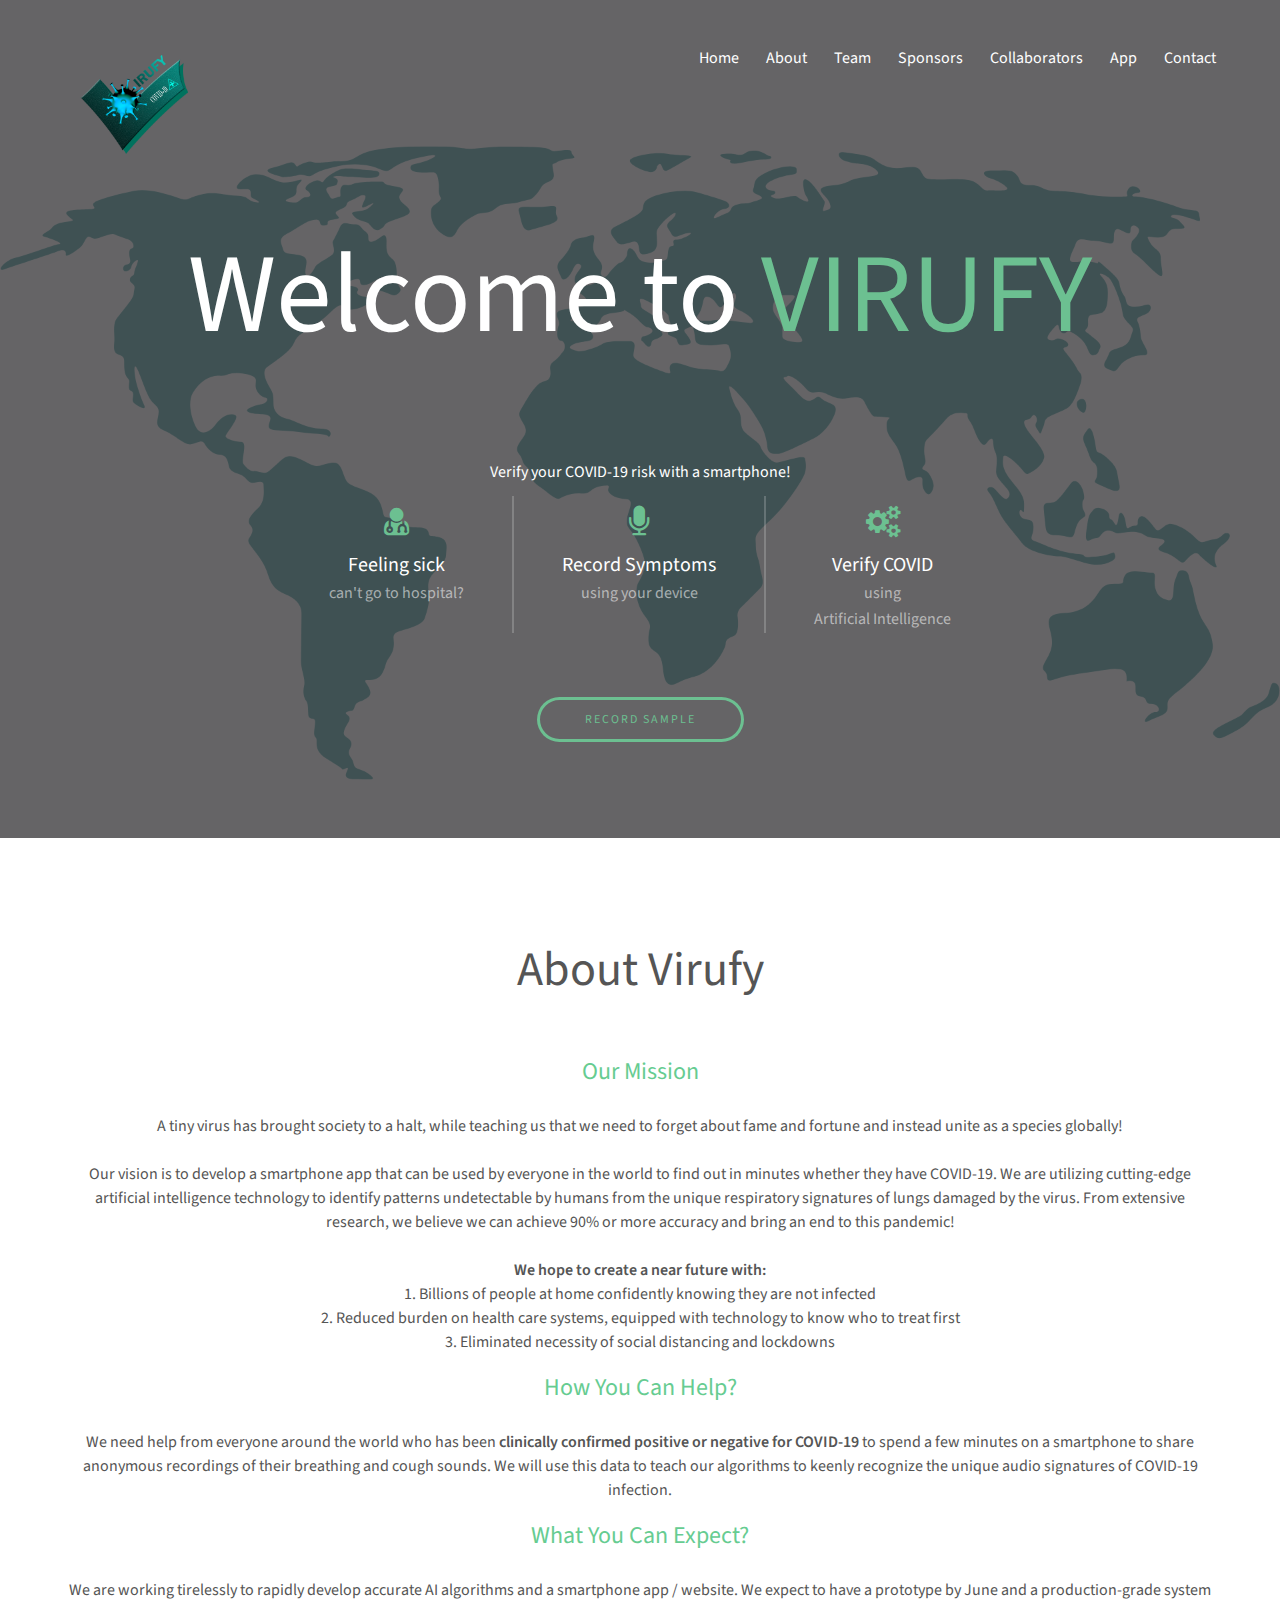
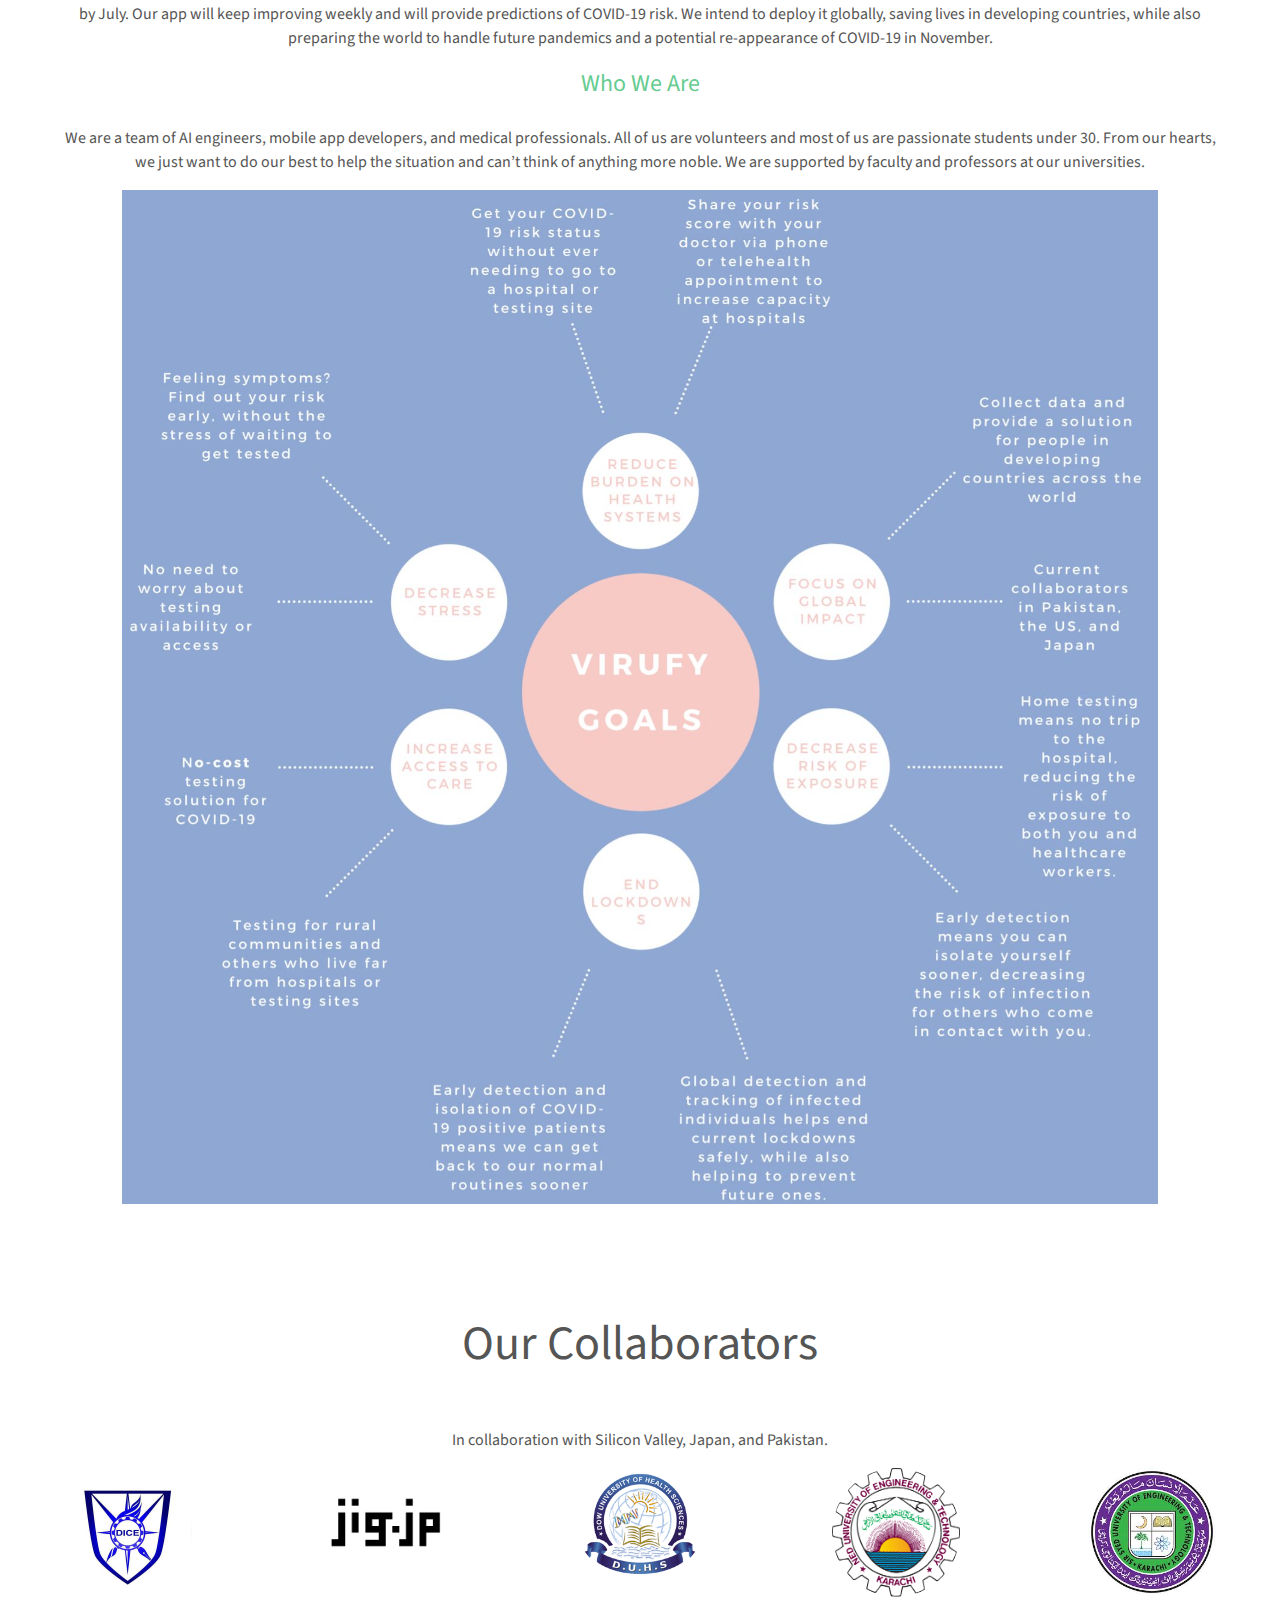
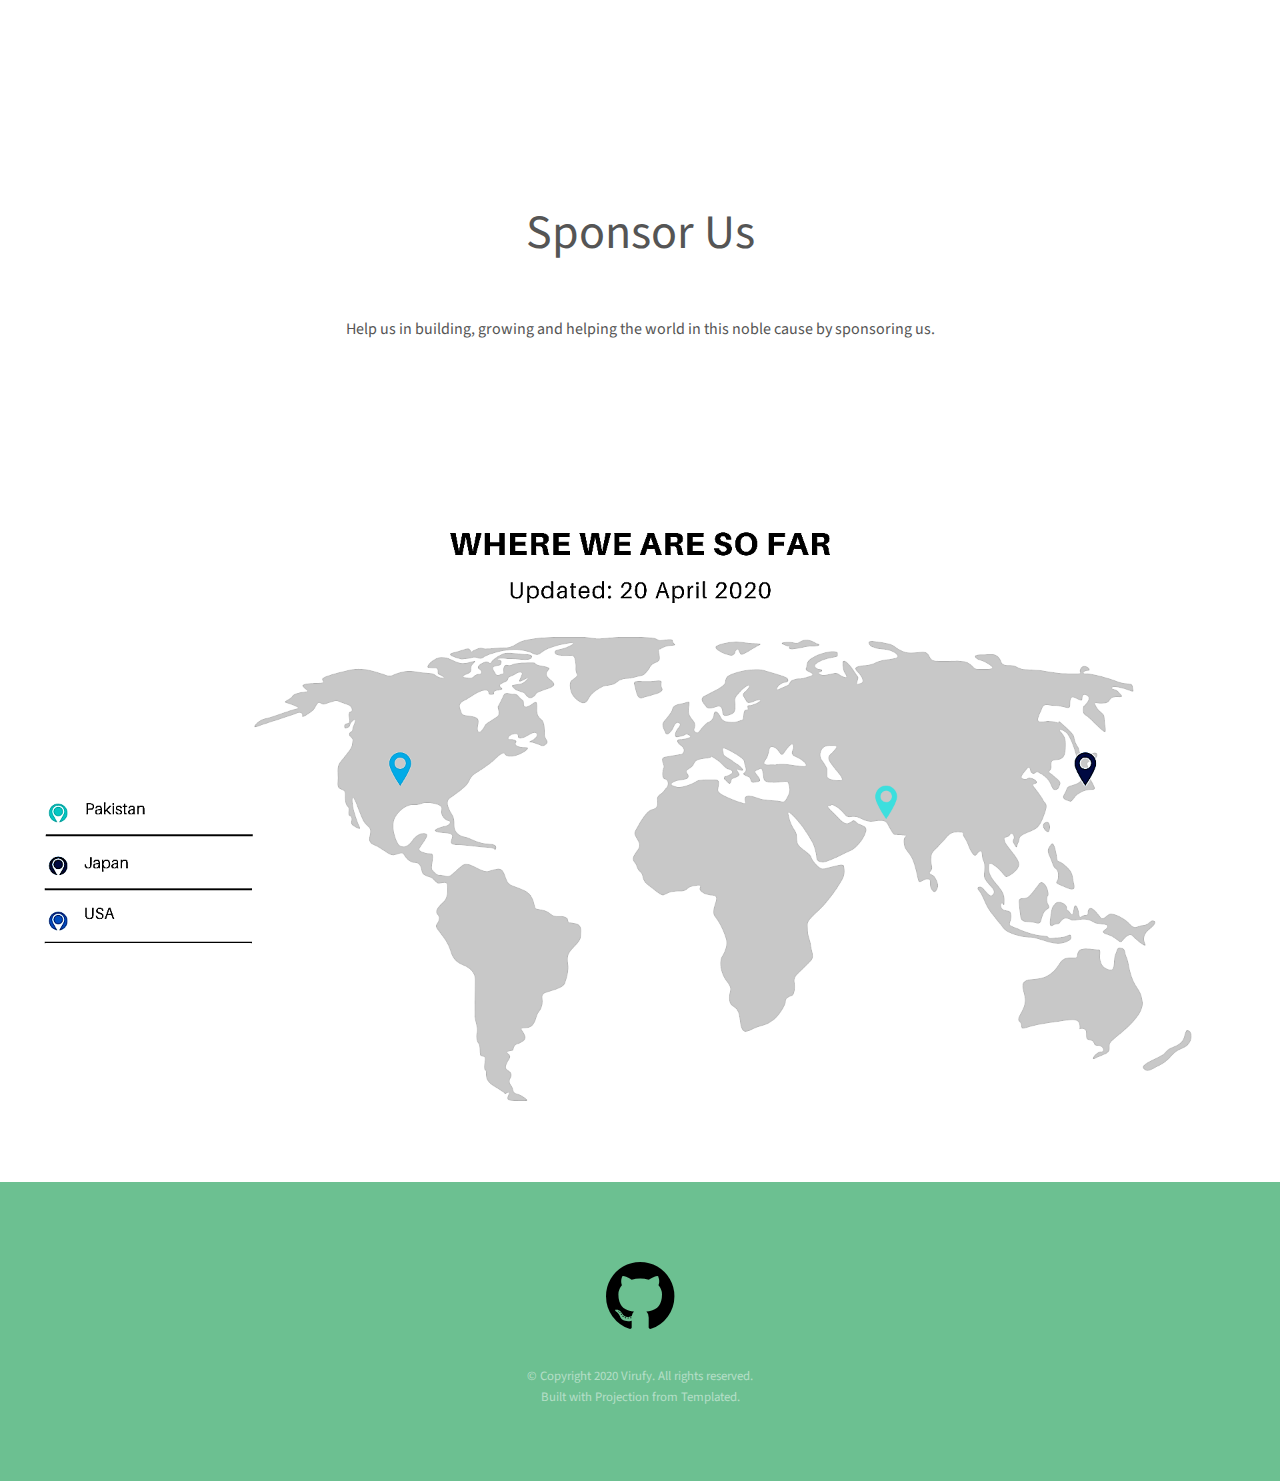
==== commit 404da1da: "Remove extra files, add index and team pages" ====
--- a/index.html
+++ b/index.html
@@ -5,69 +5,216 @@
 	Released for free under the Creative Commons Attribution 3.0 license (templated.co/license)
 -->
 <html>
-	<head>
-		<title>Virufy Sample Record</title>
-		<meta charset="utf-8" />
-		<meta name="viewport" content="width=device-width, initial-scale=1" />
-		<link rel="stylesheet" href="assets/css/main.css" />
-	</head>
-	<body>
-
-		
-		<!-- Sample record form -->
-		              
-
-			<footer id="footer">
-				<div class="inner">
-
-					<h3>Patient Consent Form:</h3>
-
-					<form action="#" method="post">
-
-						<div class="form-group"><br><br>
-
-							<div class="form-checkbox">
-							<label>
-						<span class="form-label">"Has the patient given consent for participating in this research (link) ? * "</span> </label><br>
-								<label for="roundtrip">
-
-								<input type="radio" id="roundtrip" name="flight-type">
-								<span></span> Yes
-								</label><br>
-								<label for="one-way">
-									<input type="radio" id="one-way" name="flight-type">
-
-									<span></span>No
-								</label>
-						</div>
-
-						<div class="field half first">
-							<label for="age">Age</label>
-							<input name="age" id="age" type="text" placeholder="Age">
-						</div>
-						
-					   
-
-						<div class="field half first">
-							<label for="name">Name</label>
-							<input name="name" id="name" type="text" placeholder="Name">
-						</div>
-						<div class="field half">
-							<label for="email">Email</label>
-							<input name="email" id="email" type="email" placeholder="Email">
-						</div>
-							<ul class="actions">
-							<li><input value="Submit" class="button alt" type="submit"></li>
-						</ul>
-					</form>
+<head>
+	<title>VIRUFY</title>
+
+	<!-- Metatags -->
+	<meta charset="utf-8" />
+	<meta name="viewport" content="width=device-width, initial-scale=1" />
+	<meta name="description" content="Crowdsourced AI-based COVID-19 Detection">
+	<meta name="author" content="Team Virufy">
+
+	<link rel="stylesheet" href="assets/css/main.css" />
+
+	<!-- Favicon -->
+	<link rel="icon" href="images/logo.png" type="image/x-icon" />
+
+</head>
+<body>
+
+	<!-- Header -->
+	<header id="header">
+		<div class="inner">
+			<a href="index.html" class="logo">
+				<img src="images/logo.png">
+			</a>
+			<nav id="nav">
+				<a href="index.html">Home</a>
+				<a href="#about">About</a>
+				<a href="./team.html">Team</a>
+				<a href="#sponsors">Sponsors</a>
+				<a href="#collaborators">Collaborators</a>
+				<a href="./app.html">App</a>
+				<a href="#contact">Contact</a>
+			</nav>
+			<a href="#navPanel" class="navPanelToggle"><span class="fa fa-bars"></span></a>
+		</div>
+	</header>
+
+	<!-- Banner -->
+	<section id="banner">
+		<div class="inner">
+			<header>
+				<h1>Welcome to <span id="header-virufy-span">VIRUFY</span></h1>
+				<h1 style="font-size: 1em;">Verify your COVID-19 risk with a smartphone!</h1>
+			</header>
+
+			<div class="flex">
+				<div>
+					<span class="icon fa-user-md"></span>
+					<h3>Feeling sick</h3>
+					<p>can't go to hospital?</p>
 				</div>
+
+				<div>
+					<span class="icon fa-microphone"></span>
+					<h3>Record Symptoms</h3>
+					<p>using your device</p>
+				</div>
+
+				<div>
+					<span class="icon fa-cogs"></span>
+					<h3>Verify COVID</h3>
+					<p>using<br>Artificial Intelligence</p>
+				</div>
+
+			</div>
+
+			<footer>
+				<a href="http://virufy.org/" class="button">Record Sample</a>
 			</footer>
-
-		<!-- Scripts -->
-			<script src="assets/js/jquery.min.js"></script>
-			<script src="assets/js/skel.min.js"></script>
-			<script src="assets/js/util.js"></script>
-			<script src="assets/js/main.js"></script>
-
-	</body>
-</html>+		</div>
+	</section>
+
+	<!--About Us-->
+	<section class="wrapper align-center">
+		<div class="inner">
+			<header id="about">
+				<h1>About Virufy</h1>
+			</header>
+			<h1 style="font-size: x-large; color: #66cc91;">
+				Our Mission
+			</h1>
+			<h1 style="font-size: medium;">
+				A tiny virus has brought society to a halt, while teaching us that we need to forget about fame and fortune and instead unite as a species globally!
+				<br><br>
+				Our vision is to develop a smartphone app that can be used by everyone in the world to find out in minutes whether they have COVID-19. We are utilizing cutting-edge artificial intelligence technology to identify patterns undetectable by humans from the unique respiratory signatures of lungs damaged by the virus. From extensive research, we believe we can achieve 90% or more accuracy and bring an end to this pandemic!
+				<br><br>
+				<b>We hope to create a near future with:</b><br>
+				1. Billions of people at home confidently knowing they are not infected<br>
+				2. Reduced burden on health care systems, equipped with technology to know who to treat first<br>
+				3. Eliminated necessity of social distancing and lockdowns
+			</h1>
+			<h1 style="font-size: x-large; color: #66cc91;">
+				How You Can Help?
+			</h1>
+			<h1 style="font-size: medium;">
+				We need help from everyone around the world who has been <b>clinically confirmed positive or negative
+					for COVID-19</b> to spend a few minutes on a smartphone to share anonymous recordings of their
+				breathing and cough sounds. We will use this data to teach our algorithms to keenly recognize the unique
+				audio signatures of COVID-19 infection.
+			</h1>
+			<h1 style="font-size: x-large; color: #66cc91;">
+				What You Can Expect?
+			</h1>
+			<h1 style="font-size: medium;">
+				We are working tirelessly to rapidly develop accurate AI algorithms and a smartphone app / website. We
+				expect to have a prototype by June and a production-grade system by July. Our app will keep improving
+				weekly and will provide predictions of COVID-19 risk. We intend to deploy it globally, saving lives in
+				developing countries, while also preparing the world to handle future pandemics and a potential
+				re-appearance of COVID-19 in November.
+			</h1>
+			<h1 style="font-size: x-large; color: #66cc91;">
+				Who We Are
+			</h1>
+			<h1 style="font-size: medium;">
+				We are a team of AI engineers, mobile app developers, and medical professionals. All of us are
+				volunteers and most of us are passionate students under 30. From our hearts, we just want to do our best
+				to help the situation and can’t think of anything more noble. We are supported by faculty and professors
+				at our universities.
+			</h1>
+			<div class="inner">
+				<img src="images/goals.jpg" class="virufy-image" id="goals">
+			</div>
+		</div>
+	</section>
+
+	<!-- Three -->
+	<section id="four" class="wrapper align-center">
+		<div class="inner">
+			<header id="collaborators">
+				<h1>Our Collaborators</h1>
+				<h1 style="font-size: medium;">In collaboration with Silicon Valley, Japan, and Pakistan.</h1>
+			</header>
+			<div class="flex flex-4">
+				<article>
+					<div class="image round">
+						<a href="http://dicefoundation.org/" target="_blank">
+							<img src="images/dice.jpg" alt="Pic 02" />
+						</a>
+					</div>
+				</article>
+				<article>
+					<div class="image round">
+						<a href="https://jig.jp/" target="_blank">
+							<img src="images/jig-logo.png" alt="Pic 02" />
+						</a>
+					</div>
+				</article>
+				<article>
+					<div class="image round">
+						<a href="https://www.duhs.edu.pk/" target="_blank">
+							<img src="images/duhs.png" alt="DUHS">
+						</a>
+					</div>
+				</article>
+				<article>
+					<div class="image round">
+						<a href="https://www.neduet.edu.pk/" target="_blank">
+							<img src="images/NEDUET.png" alt="Pic 01" />
+						</a>
+					</div>
+				</article>
+				<article>
+					<div class="image round">
+						<a href="https://ssuet.edu.pk/" target="_blank">
+							<img src="images/SSUET.jpg" alt="Pic 02" />
+						</a>
+					</div>
+				</article>
+			</div>
+		</div>
+	</section>
+
+	<section class="wrapper align-center">
+		<div class="inner">
+			<header id="sponsors">
+				<h1>Sponsor Us</h1>
+				<h1 style="font-size: medium">Help us in building, growing and helping the world in this noble cause by
+					sponsoring us.</h1>
+			</header>
+		</div>
+	</section>
+
+	<!--Where we are so far-->
+	<section class="align-center">
+		<img src="images/map-loc-enhanced.png" class="virufy-image" alt="Where we are so far">
+	</section>
+
+	<!-- Footer -->
+	<footer id="footer">
+		<div class="inner">
+			<!-- GitHub and other icons -->
+			<div class="footer-icons" id="contact">
+				<a href="https://github.com/virufy" target="_blank">
+					<i class="icon fa-github fa-5x"></i>
+				</a>
+			</div>
+
+			<div class="copyright">
+				&copy; Copyright 2020 Virufy. All rights reserved.
+				<br>Built with <a href="https://templated.co/projection">Projection from Templated.</a>
+			</div>
+
+		</div>
+	</footer>
+
+	<!-- Scripts -->
+	<script src="assets/js/jquery.min.js"></script>
+	<script src="assets/js/skel.min.js"></script>
+	<script src="assets/js/util.js"></script>
+	<script src="assets/js/main.js"></script>
+
+</body>
+
+</html>
